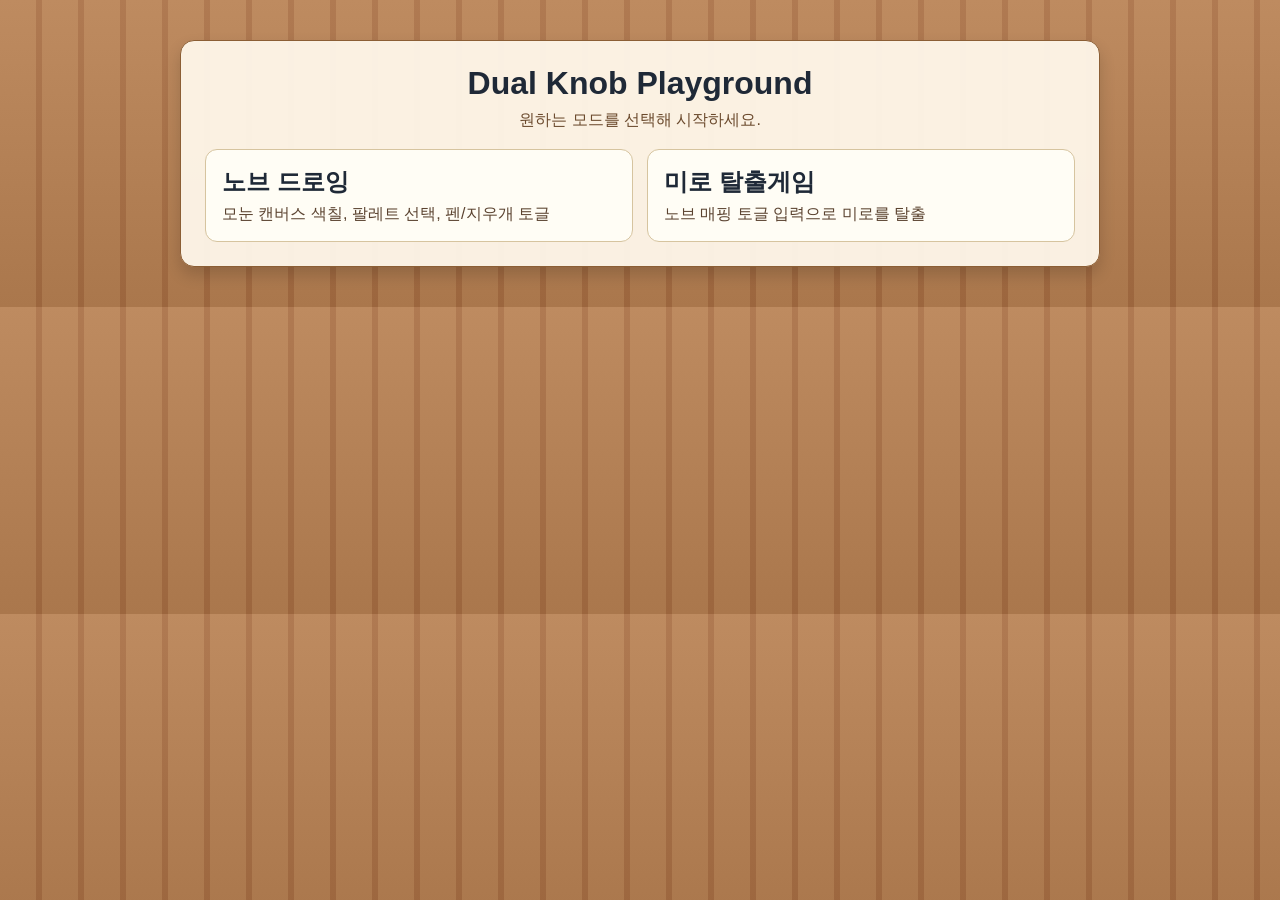
==== pages/index.html @ 611bbb90 "chore: initial commit — knob drawing tool & maze game Co-Authored-By: Claude Sonnet 4.6 <noreply@ant" ====
<!doctype html>
<html lang="ko">
  <head>
    <meta charset="UTF-8" />
    <meta name="viewport" content="width=device-width, initial-scale=1.0" />
    <title>Dual Knob Playground</title>
    <link rel="stylesheet" href="../styles/style.css" />
  </head>
  <body>
    <main class="home-board">
      <h1>Dual Knob Playground</h1>
      <p class="home-subtitle">원하는 모드를 선택해 시작하세요.</p>
      <div class="home-cards">
        <a class="home-card" href="./knob-drawing.html">
          <h2>노브 드로잉</h2>
          <p>모눈 캔버스 색칠, 팔레트 선택, 펜/지우개 토글</p>
        </a>
        <a class="home-card" href="./maze.html">
          <h2>미로 탈출게임</h2>
          <p>노브 매핑 토글 입력으로 미로를 탈출</p>
        </a>
      </div>
    </main>
  </body>
</html>
---- styles/style.css ----
* {
  box-sizing: border-box;
}

body {
  margin: 0;
  font-family: -apple-system, BlinkMacSystemFont, "Segoe UI", sans-serif;
  background:
    linear-gradient(180deg, rgba(255, 255, 255, 0.08), rgba(0, 0, 0, 0.08)),
    repeating-linear-gradient(
      90deg,
      #b98152 0px,
      #b98152 36px,
      #a96f43 36px,
      #a96f43 42px
    );
  color: #1f2937;
}

.app {
  display: flex;
  flex-direction: column;
  align-items: center;
  gap: 12px;
  max-width: 1080px;
  margin: 20px auto;
  padding: 14px 16px 20px;
  background: rgba(255, 248, 235, 0.92);
  border: 1px solid #8b5e34;
  border-radius: 12px;
  box-shadow: 0 8px 16px rgba(0, 0, 0, 0.16);
}

.toolbar {
  display: flex;
  align-items: center;
  justify-content: space-between;
  gap: 12px;
  flex-wrap: wrap;
  width: 100%;
  padding: 0;
}

.toolbar h1 {
  font-size: 1.25rem;
  margin: 0;
}

.control-deck {
  display: flex;
  align-items: center;
  gap: 14px;
  flex-wrap: wrap;
}

.status-wrap {
  display: flex;
  gap: 8px;
  flex-wrap: wrap;
  align-items: center;
}

.status {
  font-size: 0.9rem;
  padding: 6px 10px;
  border-radius: 999px;
  background: #e5e7eb;
}

.hidden-ui {
  display: none !important;
}

.artist-panel {
  display: flex;
  flex-direction: column;
  align-items: center;
  justify-content: flex-start;
  gap: 20px;
  background: #fffdf5;
  border: 1px solid #d6c49f;
  border-radius: 12px;
  padding: 18px 14px;
  min-width: 180px;
}

.mode-icon {
  width: 56px;
  height: 56px;
  border-radius: 10px;
  border: 2px solid #7c2d12;
  background: #dcdcdc;
  position: relative;
  background-repeat: no-repeat;
  background-position: center;
  background-size: 70%;
}

.mode-pen {
  background-image: url("../assets/pen.png");
  background-size: 78%;
}

.mode-erase {
  background-image: url("../assets/eraser.png");
  background-size: 80%;
}

.mode-move::before {
  content: none;
}

.mode-move {
  background-image: url("../assets/move.png");
  background-size: 78%;
}

.mini-palette {
  position: relative;
  width: 150px;
  height: 150px;
}

.mini-swatch {
  position: absolute;
  left: 50%;
  top: 50%;
  width: 18px;
  height: 18px;
  border-radius: 50%;
  border: 1px solid rgba(0, 0, 0, 0.25);
  transform: translate(-50%, -50%) rotate(var(--angle)) translateY(-56px);
}

.paint-blob {
  width: 56px;
  height: 56px;
  border-radius: 50% 45% 55% 50%;
  border: 2px solid #374151;
  background: #111111;
  box-shadow: inset 0 -6px 10px rgba(255, 255, 255, 0.25);
  position: absolute;
  left: 50%;
  top: 50%;
  transform: translate(-50%, -50%);
}

.guide-card {
  width: 100%;
  margin-top: 8px;
  border-radius: 12px;
  border: 1px solid #d6c49f;
  display: block;
}

.palette {
  display: flex;
  gap: 12px;
  padding: 20px;
  background: #ffffff;
  border: 1px solid #d1d5db;
  border-radius: 10px;
  flex-wrap: wrap;
}

.palette-popup {
  position: fixed;
  left: 12px;
  top: 12px;
  z-index: 20;
  box-shadow: 0 10px 24px rgba(0, 0, 0, 0.2);
}

.hidden {
  display: none !important;
}

.swatch {
  width: 56px;
  height: 56px;
  border-radius: 6px;
  border: 2px solid transparent;
  cursor: pointer;
}

.swatch.active {
  border-color: #111827;
}

.workspace {
  display: flex;
  align-items: flex-start;
  gap: 14px;
  width: 100%;
}

.canvas-wrap {
  display: flex;
  justify-content: center;
  width: 100%;
  overflow: auto;
}

#drawCanvas {
  width: auto;
  height: auto;
  display: block;
  border: 3px solid #7a4e2a;
  border-radius: 0;
  background: #ffffff;
  cursor: crosshair;
  image-rendering: pixelated;
  image-rendering: crisp-edges;
}

.overlay {
  position: fixed;
  inset: 0;
  background: rgba(17, 24, 39, 0.45);
  display: flex;
  align-items: center;
  justify-content: center;
  z-index: 10;
}

.dialog {
  background: #ffffff;
  border-radius: 12px;
  border: 1px solid #d1d5db;
  padding: 18px;
  min-width: 320px;
}

.dialog h2 {
  margin: 0 0 8px;
  font-size: 1.1rem;
}

.dialog p {
  margin: 0 0 14px;
  color: #4b5563;
}

.size-options {
  display: flex;
  gap: 8px;
  flex-wrap: wrap;
}

.size-btn {
  border: 1px solid #9ca3af;
  background: #f9fafb;
  border-radius: 8px;
  padding: 8px 12px;
  cursor: pointer;
}

.size-btn:hover {
  background: #eef2ff;
}

.home-board {
  max-width: 920px;
  margin: 40px auto;
  padding: 24px;
  border-radius: 14px;
  border: 1px solid #8b5e34;
  background: rgba(255, 248, 235, 0.94);
  box-shadow: 0 8px 16px rgba(0, 0, 0, 0.16);
  text-align: center;
}

.home-board h1 {
  margin: 0 0 8px;
}

.home-subtitle {
  margin: 0 0 18px;
  color: #6b4a2d;
}

.home-cards {
  display: grid;
  grid-template-columns: repeat(auto-fit, minmax(240px, 1fr));
  gap: 14px;
}

.home-card {
  text-decoration: none;
  color: inherit;
  background: #fffdf5;
  border: 1px solid #d6c49f;
  border-radius: 12px;
  padding: 16px;
  text-align: left;
}

.home-card h2 {
  margin: 0 0 6px;
}

.home-card p {
  margin: 0;
  color: #5b4330;
}
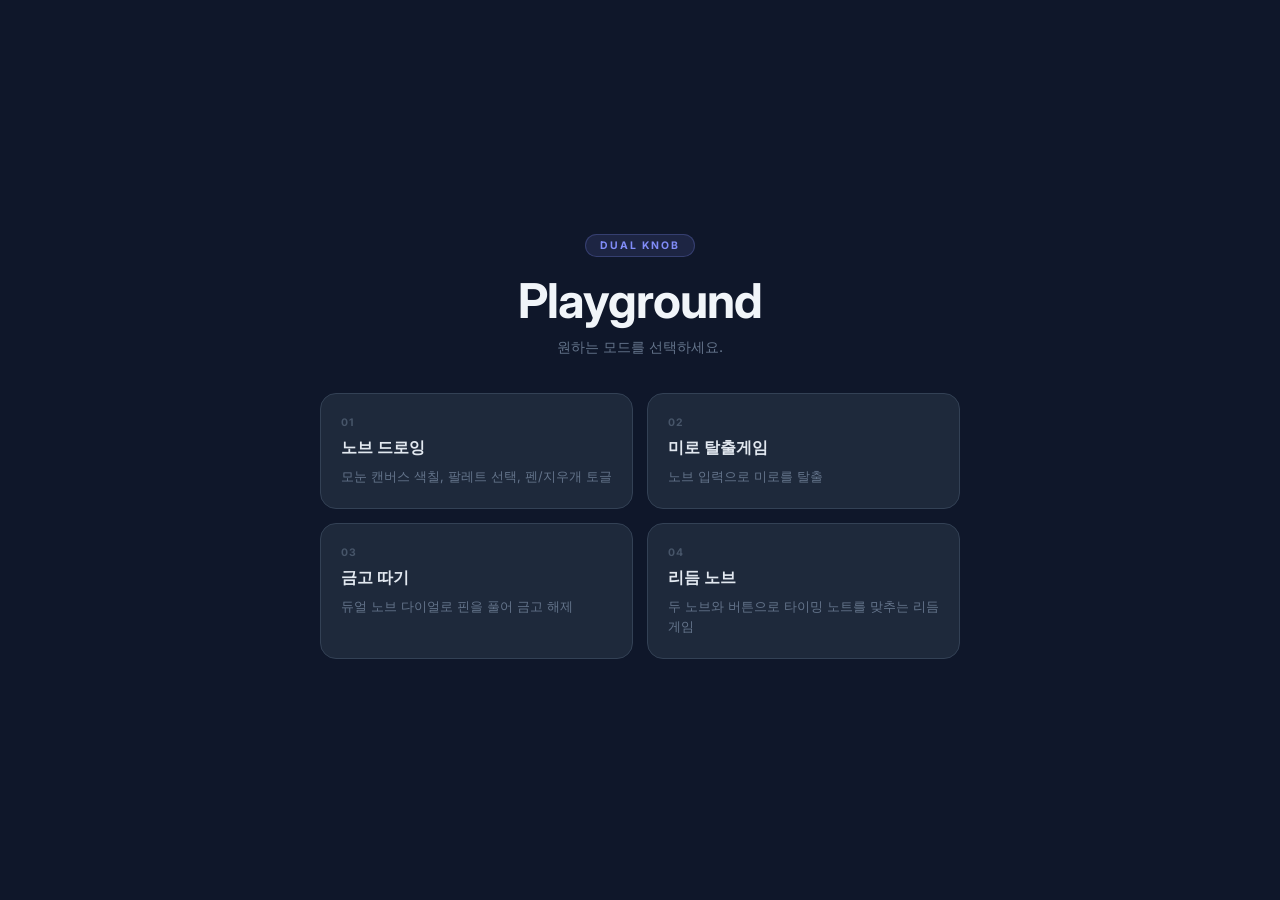
==== commit 6447d475: "design: dark home page with 2×2 card grid Match dark theme (#0f172a) used across drawing/maze pages." ====
--- a/pages/index.html
+++ b/pages/index.html
@@ -4,20 +4,38 @@
     <meta charset="UTF-8" />
     <meta name="viewport" content="width=device-width, initial-scale=1.0" />
     <title>Dual Knob Playground</title>
+    <link rel="preconnect" href="https://fonts.googleapis.com" />
+    <link rel="preconnect" href="https://fonts.gstatic.com" crossorigin />
+    <link href="https://fonts.googleapis.com/css2?family=Inter:wght@400;500;600;700&display=swap" rel="stylesheet" />
     <link rel="stylesheet" href="../styles/style.css" />
   </head>
-  <body>
-    <main class="home-board">
-      <h1>Dual Knob Playground</h1>
-      <p class="home-subtitle">원하는 모드를 선택해 시작하세요.</p>
-      <div class="home-cards">
+  <body class="home-body">
+    <main class="home-shell">
+      <header class="home-header">
+        <span class="home-badge">DUAL KNOB</span>
+        <h1 class="home-title">Playground</h1>
+        <p class="home-subtitle">원하는 모드를 선택하세요.</p>
+      </header>
+      <div class="home-grid">
         <a class="home-card" href="./knob-drawing.html">
+          <span class="home-card-num">01</span>
           <h2>노브 드로잉</h2>
           <p>모눈 캔버스 색칠, 팔레트 선택, 펜/지우개 토글</p>
         </a>
         <a class="home-card" href="./maze.html">
+          <span class="home-card-num">02</span>
           <h2>미로 탈출게임</h2>
-          <p>노브 매핑 토글 입력으로 미로를 탈출</p>
+          <p>노브 입력으로 미로를 탈출</p>
+        </a>
+        <a class="home-card" href="./safe-crack.html">
+          <span class="home-card-num">03</span>
+          <h2>금고 따기</h2>
+          <p>듀얼 노브 다이얼로 핀을 풀어 금고 해제</p>
+        </a>
+        <a class="home-card" href="./rhythm-knob.html">
+          <span class="home-card-num">04</span>
+          <h2>리듬 노브</h2>
+          <p>두 노브와 버튼으로 타이밍 노트를 맞추는 리듬 게임</p>
         </a>
       </div>
     </main>
--- a/styles/style.css
+++ b/styles/style.css
@@ -1,10 +1,14 @@
+@import url('https://fonts.googleapis.com/css2?family=Inter:wght@400;500;600;700&display=swap');
+
 * {
   box-sizing: border-box;
-}
-
+  margin: 0;
+  padding: 0;
+}
+
+/* ── Body (home page background preserved) ───────────────── */
 body {
-  margin: 0;
-  font-family: -apple-system, BlinkMacSystemFont, "Segoe UI", sans-serif;
+  font-family: "Inter", -apple-system, BlinkMacSystemFont, "Segoe UI", sans-serif;
   background:
     linear-gradient(180deg, rgba(255, 255, 255, 0.08), rgba(0, 0, 0, 0.08)),
     repeating-linear-gradient(
@@ -17,20 +21,16 @@
   color: #1f2937;
 }
 
+/* ── Drawing page shell ──────────────────────────────────── */
 .app {
   display: flex;
   flex-direction: column;
-  align-items: center;
-  gap: 12px;
-  max-width: 1080px;
-  margin: 20px auto;
-  padding: 14px 16px 20px;
-  background: rgba(255, 248, 235, 0.92);
-  border: 1px solid #8b5e34;
-  border-radius: 12px;
-  box-shadow: 0 8px 16px rgba(0, 0, 0, 0.16);
-}
-
+  height: 100vh;
+  overflow: hidden;
+  background: #0f172a;
+}
+
+/* ── Toolbar ─────────────────────────────────────────────── */
 .toolbar {
   display: flex;
   align-items: center;
@@ -38,268 +38,461 @@
   gap: 12px;
   flex-wrap: wrap;
   width: 100%;
-  padding: 0;
+  padding: 10px 20px;
+  background: #1e293b;
+  border-bottom: 1px solid #0f172a;
+  box-shadow: 0 1px 4px rgba(0, 0, 0, 0.4);
+  flex-shrink: 0;
 }
 
 .toolbar h1 {
-  font-size: 1.25rem;
-  margin: 0;
+  font-size: 0.8rem;
+  font-weight: 700;
+  letter-spacing: 0.12em;
+  color: #475569;
+  text-transform: uppercase;
 }
 
 .control-deck {
   display: flex;
   align-items: center;
-  gap: 14px;
-  flex-wrap: wrap;
-}
-
-.status-wrap {
-  display: flex;
   gap: 8px;
   flex-wrap: wrap;
+}
+
+.status-wrap {
+  display: flex;
+  gap: 6px;
+  flex-wrap: wrap;
   align-items: center;
 }
 
 .status {
-  font-size: 0.9rem;
-  padding: 6px 10px;
+  font-size: 0.7rem;
+  font-weight: 600;
+  padding: 3px 10px;
   border-radius: 999px;
-  background: #e5e7eb;
+  background: #334155;
+  color: #94a3b8;
+  letter-spacing: 0.03em;
+  white-space: nowrap;
 }
 
 .hidden-ui {
   display: none !important;
 }
 
+/* ── Workspace ───────────────────────────────────────────── */
+.workspace {
+  display: flex;
+  align-items: stretch;
+  flex: 1;
+  min-height: 0;
+  overflow: hidden;
+}
+
+/* ── Artist panel (left sidebar) ─────────────────────────── */
 .artist-panel {
   display: flex;
   flex-direction: column;
   align-items: center;
   justify-content: flex-start;
   gap: 20px;
-  background: #fffdf5;
-  border: 1px solid #d6c49f;
-  border-radius: 12px;
-  padding: 18px 14px;
-  min-width: 180px;
-}
-
+  background: #1e293b;
+  border-right: 1px solid #0f172a;
+  padding: 20px 14px;
+  width: 160px;
+  flex-shrink: 0;
+  overflow-y: auto;
+}
+
+/* ── Mode icon ───────────────────────────────────────────── */
 .mode-icon {
-  width: 56px;
-  height: 56px;
-  border-radius: 10px;
-  border: 2px solid #7c2d12;
-  background: #dcdcdc;
-  position: relative;
+  width: 52px;
+  height: 52px;
+  border-radius: 14px;
+  border: 1.5px solid #334155;
+  background-color: #0f172a;
   background-repeat: no-repeat;
   background-position: center;
   background-size: 70%;
+  box-shadow: 0 2px 8px rgba(0, 0, 0, 0.5);
+  transition: border-color 0.2s ease, box-shadow 0.2s ease;
 }
 
 .mode-pen {
   background-image: url("../assets/pen.png");
   background-size: 78%;
+  border-color: #818cf8;
+  box-shadow: 0 0 16px rgba(129, 140, 248, 0.3);
 }
 
 .mode-erase {
   background-image: url("../assets/eraser.png");
   background-size: 80%;
-}
-
-.mode-move::before {
-  content: none;
+  border-color: #f87171;
+  box-shadow: 0 0 16px rgba(248, 113, 113, 0.3);
 }
 
 .mode-move {
   background-image: url("../assets/move.png");
   background-size: 78%;
-}
-
+  border-color: #475569;
+}
+
+/* ── Mini palette (color ring) ───────────────────────────── */
 .mini-palette {
   position: relative;
-  width: 150px;
-  height: 150px;
+  width: 130px;
+  height: 130px;
 }
 
 .mini-swatch {
   position: absolute;
   left: 50%;
   top: 50%;
-  width: 18px;
-  height: 18px;
+  width: 15px;
+  height: 15px;
   border-radius: 50%;
-  border: 1px solid rgba(0, 0, 0, 0.25);
-  transform: translate(-50%, -50%) rotate(var(--angle)) translateY(-56px);
+  border: 1.5px solid rgba(255, 255, 255, 0.12);
+  transform: translate(-50%, -50%) rotate(var(--angle)) translateY(-48px);
+  transition: transform 0.15s ease;
 }
 
 .paint-blob {
-  width: 56px;
-  height: 56px;
+  width: 48px;
+  height: 48px;
   border-radius: 50% 45% 55% 50%;
-  border: 2px solid #374151;
+  border: 2px solid rgba(255, 255, 255, 0.12);
   background: #111111;
-  box-shadow: inset 0 -6px 10px rgba(255, 255, 255, 0.25);
+  box-shadow:
+    inset 0 -4px 8px rgba(255, 255, 255, 0.15),
+    0 4px 12px rgba(0, 0, 0, 0.5);
   position: absolute;
   left: 50%;
   top: 50%;
   transform: translate(-50%, -50%);
-}
-
+  transition: background 0.2s ease;
+}
+
+/* ── Guide card ──────────────────────────────────────────── */
 .guide-card {
   width: 100%;
-  margin-top: 8px;
-  border-radius: 12px;
-  border: 1px solid #d6c49f;
+  margin-top: auto;
+  border-radius: 10px;
+  border: 1px solid #334155;
   display: block;
-}
-
-.palette {
-  display: flex;
-  gap: 12px;
-  padding: 20px;
-  background: #ffffff;
-  border: 1px solid #d1d5db;
-  border-radius: 10px;
-  flex-wrap: wrap;
-}
-
-.palette-popup {
-  position: fixed;
-  left: 12px;
-  top: 12px;
-  z-index: 20;
-  box-shadow: 0 10px 24px rgba(0, 0, 0, 0.2);
-}
-
-.hidden {
-  display: none !important;
-}
-
-.swatch {
-  width: 56px;
-  height: 56px;
-  border-radius: 6px;
-  border: 2px solid transparent;
-  cursor: pointer;
-}
-
-.swatch.active {
-  border-color: #111827;
-}
-
-.workspace {
-  display: flex;
+  opacity: 0.65;
+}
+
+/* ── Canvas wrap ─────────────────────────────────────────── */
+.canvas-wrap {
+  display: flex;
+  justify-content: center;
   align-items: flex-start;
-  gap: 14px;
-  width: 100%;
-}
-
-.canvas-wrap {
-  display: flex;
-  justify-content: center;
   width: 100%;
   overflow: auto;
+  padding: 32px;
+  background: #f1f5f9;
+  background-image: radial-gradient(circle, #cbd5e1 1px, transparent 1px);
+  background-size: 24px 24px;
+}
+
+/* 그리기 캔버스 + 커서 오버레이 컨테이너 */
+.canvas-container {
+  position: relative;
+  display: inline-block;
+  line-height: 0;
+  cursor: none; /* 가상 셀 커서로 대체 */
 }
 
 #drawCanvas {
   width: auto;
   height: auto;
   display: block;
-  border: 3px solid #7a4e2a;
-  border-radius: 0;
+  border: none;
+  border-radius: 2px;
   background: #ffffff;
-  cursor: crosshair;
   image-rendering: pixelated;
   image-rendering: crisp-edges;
-}
-
+  box-shadow:
+    0 0 0 1px rgba(0, 0, 0, 0.08),
+    0 4px 12px rgba(0, 0, 0, 0.1),
+    0 20px 48px rgba(0, 0, 0, 0.14);
+}
+
+/* 가상 커서 오버레이 — 클릭은 drawCanvas로 통과 */
+#cursorCanvas {
+  position: absolute;
+  top: 0;
+  left: 0;
+  width: 100%;
+  height: 100%;
+  pointer-events: none;
+  image-rendering: pixelated;
+  image-rendering: crisp-edges;
+}
+
+/* ── Palette popup (near cursor) ─────────────────────────── */
+.palette {
+  display: grid;
+  grid-template-columns: repeat(4, 44px);
+  gap: 8px;
+  padding: 14px;
+  background: #1e293b;
+  border: 1px solid #334155;
+  border-radius: 16px;
+}
+
+/* "COLORS" label as first grid item spanning all columns */
+.palette::before {
+  content: "COLORS";
+  grid-column: 1 / -1;
+  font-size: 0.6rem;
+  font-weight: 700;
+  letter-spacing: 0.16em;
+  color: #475569;
+  text-align: center;
+  padding-bottom: 6px;
+  font-family: "Inter", sans-serif;
+}
+
+.palette-popup {
+  position: fixed;
+  z-index: 50;
+  box-shadow:
+    0 0 0 1px rgba(255, 255, 255, 0.06),
+    0 8px 24px rgba(0, 0, 0, 0.55),
+    0 32px 64px rgba(0, 0, 0, 0.35);
+}
+
+@keyframes paletteIn {
+  from {
+    opacity: 0;
+    transform: scale(0.88) translateY(-6px);
+  }
+  to {
+    opacity: 1;
+    transform: scale(1) translateY(0);
+  }
+}
+
+.palette-popup.palette-anim {
+  animation: paletteIn 0.18s cubic-bezier(0.34, 1.56, 0.64, 1) both;
+}
+
+.hidden {
+  display: none !important;
+}
+
+/* ── Swatches ────────────────────────────────────────────── */
+.swatch {
+  width: 44px;
+  height: 44px;
+  border-radius: 10px;
+  border: 2px solid transparent;
+  cursor: pointer;
+  position: relative;
+  transition: transform 0.12s ease, box-shadow 0.12s ease;
+  outline: none;
+}
+
+.swatch:hover {
+  transform: scale(1.18);
+  box-shadow: 0 4px 16px rgba(0, 0, 0, 0.55);
+  z-index: 1;
+}
+
+.swatch.active {
+  border-color: #ffffff;
+  box-shadow:
+    0 0 0 3px rgba(255, 255, 255, 0.2),
+    0 4px 12px rgba(0, 0, 0, 0.4);
+}
+
+.swatch.palette-cursor {
+  transform: scale(1.22);
+  border-color: #818cf8;
+  box-shadow:
+    0 0 0 3px rgba(129, 140, 248, 0.35),
+    0 0 14px rgba(129, 140, 248, 0.55),
+    0 4px 12px rgba(0, 0, 0, 0.5);
+  z-index: 2;
+}
+
+/* ── Overlay (size picker backdrop) ─────────────────────── */
 .overlay {
   position: fixed;
   inset: 0;
-  background: rgba(17, 24, 39, 0.45);
+  background: rgba(15, 23, 42, 0.75);
+  backdrop-filter: blur(6px);
+  -webkit-backdrop-filter: blur(6px);
   display: flex;
   align-items: center;
   justify-content: center;
-  z-index: 10;
-}
-
+  z-index: 100;
+}
+
+/* ── Size picker dialog ──────────────────────────────────── */
 .dialog {
   background: #ffffff;
-  border-radius: 12px;
-  border: 1px solid #d1d5db;
-  padding: 18px;
-  min-width: 320px;
+  border-radius: 20px;
+  border: 1px solid #e2e8f0;
+  padding: 28px;
+  min-width: 360px;
+  box-shadow: 0 32px 64px rgba(0, 0, 0, 0.3);
 }
 
 .dialog h2 {
-  margin: 0 0 8px;
   font-size: 1.1rem;
+  font-weight: 700;
+  color: #0f172a;
+  margin-bottom: 6px;
 }
 
 .dialog p {
-  margin: 0 0 14px;
-  color: #4b5563;
+  color: #64748b;
+  font-size: 0.875rem;
+  margin-bottom: 20px;
+  line-height: 1.5;
 }
 
 .size-options {
-  display: flex;
-  gap: 8px;
-  flex-wrap: wrap;
-}
-
+  display: grid;
+  grid-template-columns: repeat(3, 1fr);
+  gap: 10px;
+}
+
+/* ── Buttons ─────────────────────────────────────────────── */
 .size-btn {
-  border: 1px solid #9ca3af;
-  background: #f9fafb;
-  border-radius: 8px;
-  padding: 8px 12px;
+  border: 1.5px solid #e2e8f0;
+  background: #f8fafc;
+  border-radius: 10px;
+  padding: 10px 14px;
   cursor: pointer;
+  font-size: 0.875rem;
+  font-weight: 500;
+  color: #475569;
+  font-family: "Inter", sans-serif;
+  transition: background 0.15s ease, border-color 0.15s ease, color 0.15s ease;
 }
 
 .size-btn:hover {
   background: #eef2ff;
-}
-
-.home-board {
-  max-width: 920px;
-  margin: 40px auto;
-  padding: 24px;
-  border-radius: 14px;
-  border: 1px solid #8b5e34;
-  background: rgba(255, 248, 235, 0.94);
-  box-shadow: 0 8px 16px rgba(0, 0, 0, 0.16);
+  border-color: #818cf8;
+  color: #4f46e5;
+}
+
+/* Toolbar buttons override */
+.control-deck .size-btn {
+  background: #334155;
+  border-color: #475569;
+  color: #94a3b8;
+  font-size: 0.75rem;
+  padding: 5px 12px;
+  border-radius: 8px;
+}
+
+.control-deck .size-btn:hover {
+  background: #475569;
+  border-color: #818cf8;
+  color: #e2e8f0;
+}
+
+.home-btn {
+  text-decoration: none;
+  display: inline-flex;
+  align-items: center;
+}
+
+/* ── Home page ───────────────────────────────────────────── */
+.home-body {
+  background: #0f172a;
+  min-height: 100vh;
+  display: flex;
+  align-items: center;
+  justify-content: center;
+}
+
+.home-shell {
+  width: min(92vw, 640px);
+  padding: 48px 0 56px;
+}
+
+.home-header {
   text-align: center;
-}
-
-.home-board h1 {
+  margin-bottom: 36px;
+}
+
+.home-badge {
+  display: inline-block;
+  font-size: 0.65rem;
+  font-weight: 700;
+  letter-spacing: 0.2em;
+  color: #818cf8;
+  background: rgba(129, 140, 248, 0.12);
+  border: 1px solid rgba(129, 140, 248, 0.25);
+  border-radius: 999px;
+  padding: 4px 14px;
+  margin-bottom: 14px;
+}
+
+.home-title {
+  font-size: clamp(2rem, 6vw, 3rem);
+  font-weight: 700;
+  color: #f1f5f9;
   margin: 0 0 8px;
+  letter-spacing: -0.02em;
 }
 
 .home-subtitle {
-  margin: 0 0 18px;
-  color: #6b4a2d;
-}
-
-.home-cards {
+  font-size: 0.9rem;
+  color: #64748b;
+  margin: 0;
+}
+
+.home-grid {
   display: grid;
-  grid-template-columns: repeat(auto-fit, minmax(240px, 1fr));
+  grid-template-columns: 1fr 1fr;
   gap: 14px;
 }
 
 .home-card {
   text-decoration: none;
   color: inherit;
-  background: #fffdf5;
-  border: 1px solid #d6c49f;
-  border-radius: 12px;
-  padding: 16px;
-  text-align: left;
+  background: #1e293b;
+  border: 1px solid #334155;
+  border-radius: 16px;
+  padding: 22px 20px;
+  display: flex;
+  flex-direction: column;
+  gap: 8px;
+  transition: border-color 0.15s ease, background 0.15s ease, transform 0.15s ease;
+}
+
+.home-card:hover {
+  background: #263448;
+  border-color: #818cf8;
+  transform: translateY(-2px);
+}
+
+.home-card-num {
+  font-size: 0.65rem;
+  font-weight: 700;
+  letter-spacing: 0.14em;
+  color: #475569;
 }
 
 .home-card h2 {
-  margin: 0 0 6px;
+  margin: 0;
+  font-size: 1rem;
+  font-weight: 600;
+  color: #e2e8f0;
 }
 
 .home-card p {
   margin: 0;
-  color: #5b4330;
-}
+  font-size: 0.8rem;
+  color: #64748b;
+  line-height: 1.5;
+}
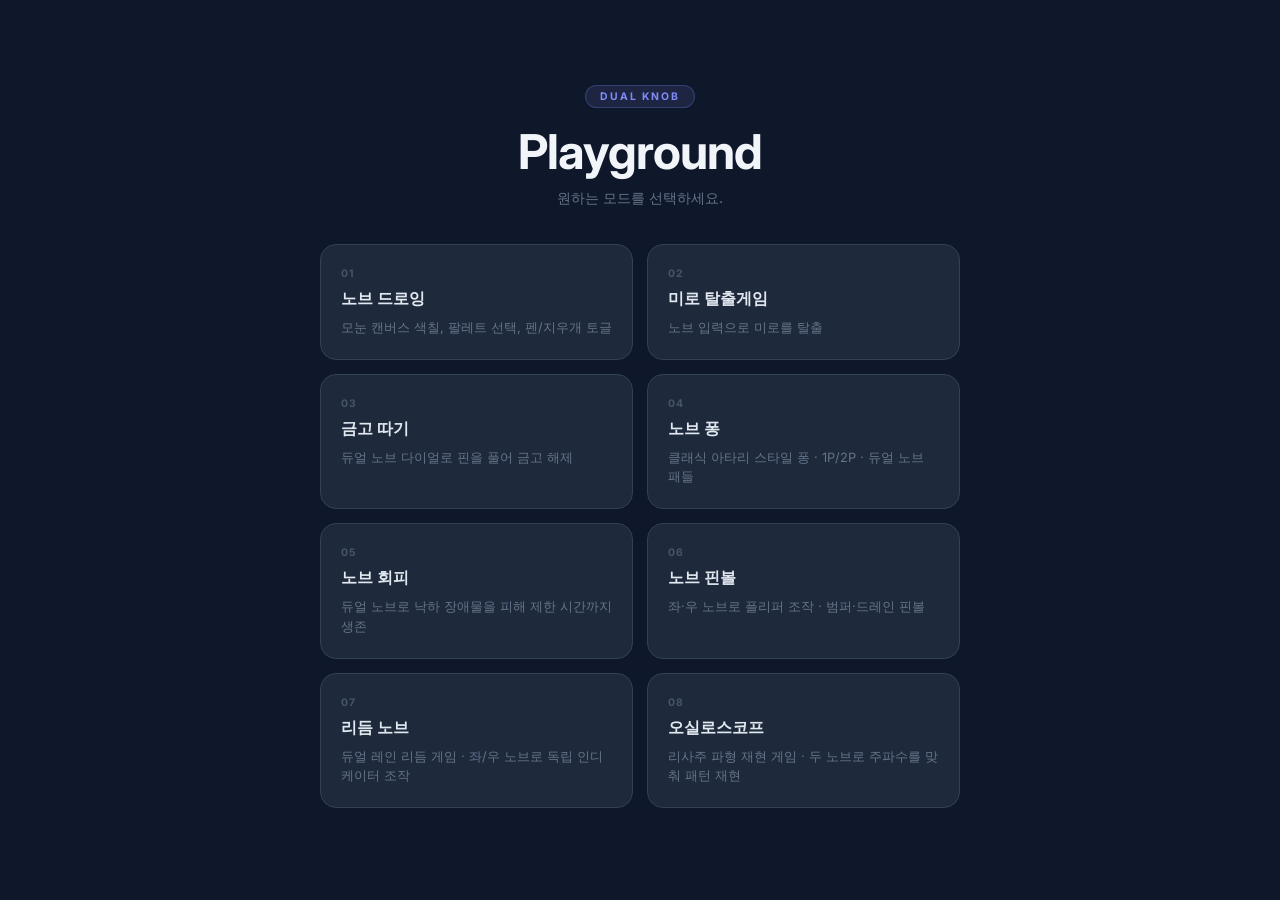
==== commit 83ccf9e9: "feat: Oscilloscope — Lissajous 파형 재현 게임 - 리사주 도형(Lissajous) 파형 재현 게임 신규 추가 - CRT 인광체 녹색 글로우 3-pass 렌" ====
--- a/pages/index.html
+++ b/pages/index.html
@@ -32,10 +32,30 @@
           <h2>금고 따기</h2>
           <p>듀얼 노브 다이얼로 핀을 풀어 금고 해제</p>
         </a>
+        <a class="home-card" href="./pong.html">
+          <span class="home-card-num">04</span>
+          <h2>노브 퐁</h2>
+          <p>클래식 아타리 스타일 퐁 · 1P/2P · 듀얼 노브 패들</p>
+        </a>
+        <a class="home-card" href="./dodge.html">
+          <span class="home-card-num">05</span>
+          <h2>노브 회피</h2>
+          <p>듀얼 노브로 낙하 장애물을 피해 제한 시간까지 생존</p>
+        </a>
+        <a class="home-card" href="./pinball.html">
+          <span class="home-card-num">06</span>
+          <h2>노브 핀볼</h2>
+          <p>좌·우 노브로 플리퍼 조작 · 범퍼·드레인 핀볼</p>
+        </a>
         <a class="home-card" href="./rhythm-knob.html">
-          <span class="home-card-num">04</span>
+          <span class="home-card-num">07</span>
           <h2>리듬 노브</h2>
-          <p>두 노브와 버튼으로 타이밍 노트를 맞추는 리듬 게임</p>
+          <p>듀얼 레인 리듬 게임 · 좌/우 노브로 독립 인디케이터 조작</p>
+        </a>
+        <a class="home-card" href="./scope.html">
+          <span class="home-card-num">08</span>
+          <h2>오실로스코프</h2>
+          <p>리사주 파형 재현 게임 · 두 노브로 주파수를 맞춰 패턴 재현</p>
         </a>
       </div>
     </main>
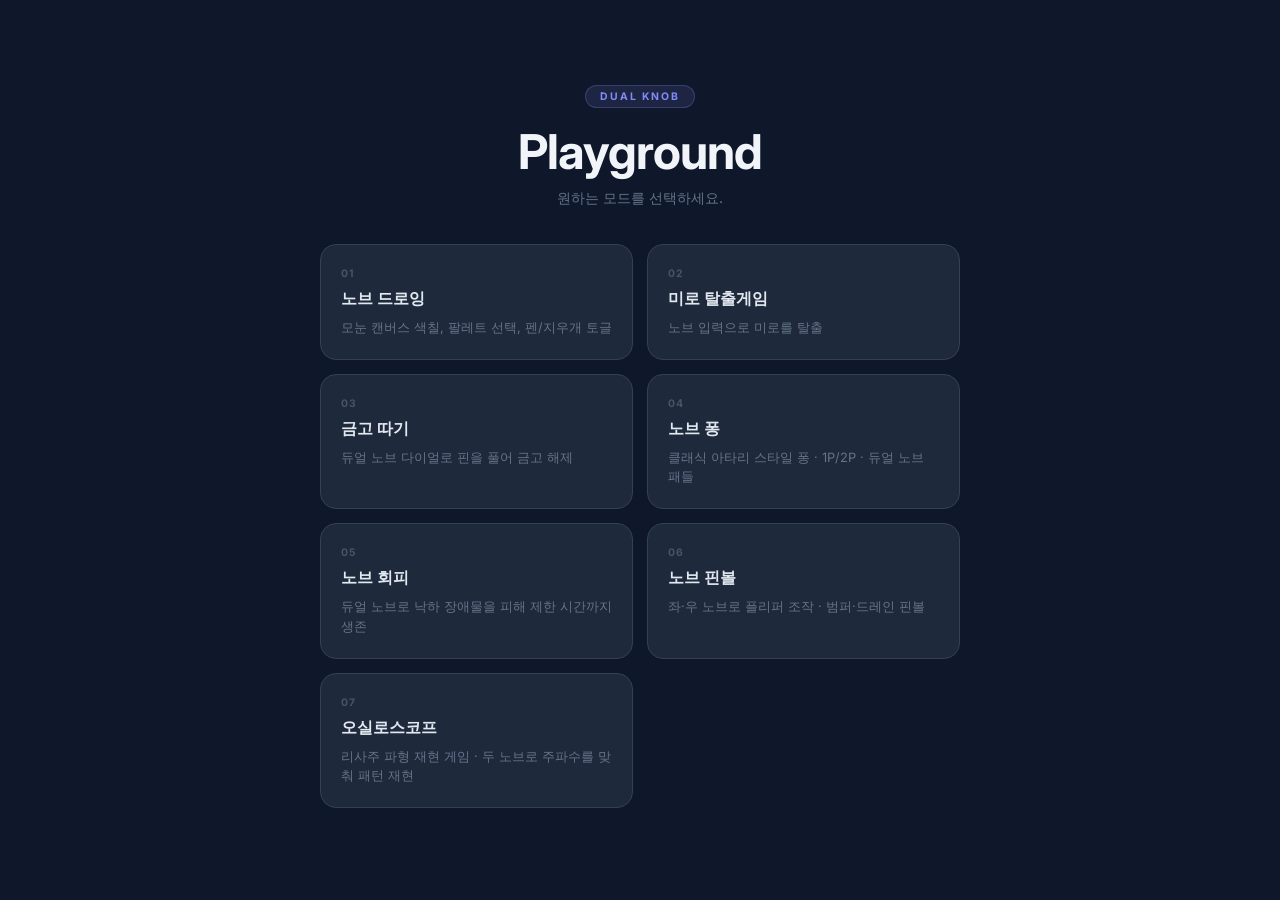
==== commit ea62eb4b: "feat: add Pong, Dodge, and Pinball games; fix 1P CPU mode Add dual-knob arcade modes with docs and h" ====
--- a/pages/index.html
+++ b/pages/index.html
@@ -47,13 +47,8 @@
           <h2>노브 핀볼</h2>
           <p>좌·우 노브로 플리퍼 조작 · 범퍼·드레인 핀볼</p>
         </a>
-        <a class="home-card" href="./rhythm-knob.html">
+        <a class="home-card" href="./scope.html">
           <span class="home-card-num">07</span>
-          <h2>리듬 노브</h2>
-          <p>듀얼 레인 리듬 게임 · 좌/우 노브로 독립 인디케이터 조작</p>
-        </a>
-        <a class="home-card" href="./scope.html">
-          <span class="home-card-num">08</span>
           <h2>오실로스코프</h2>
           <p>리사주 파형 재현 게임 · 두 노브로 주파수를 맞춰 패턴 재현</p>
         </a>
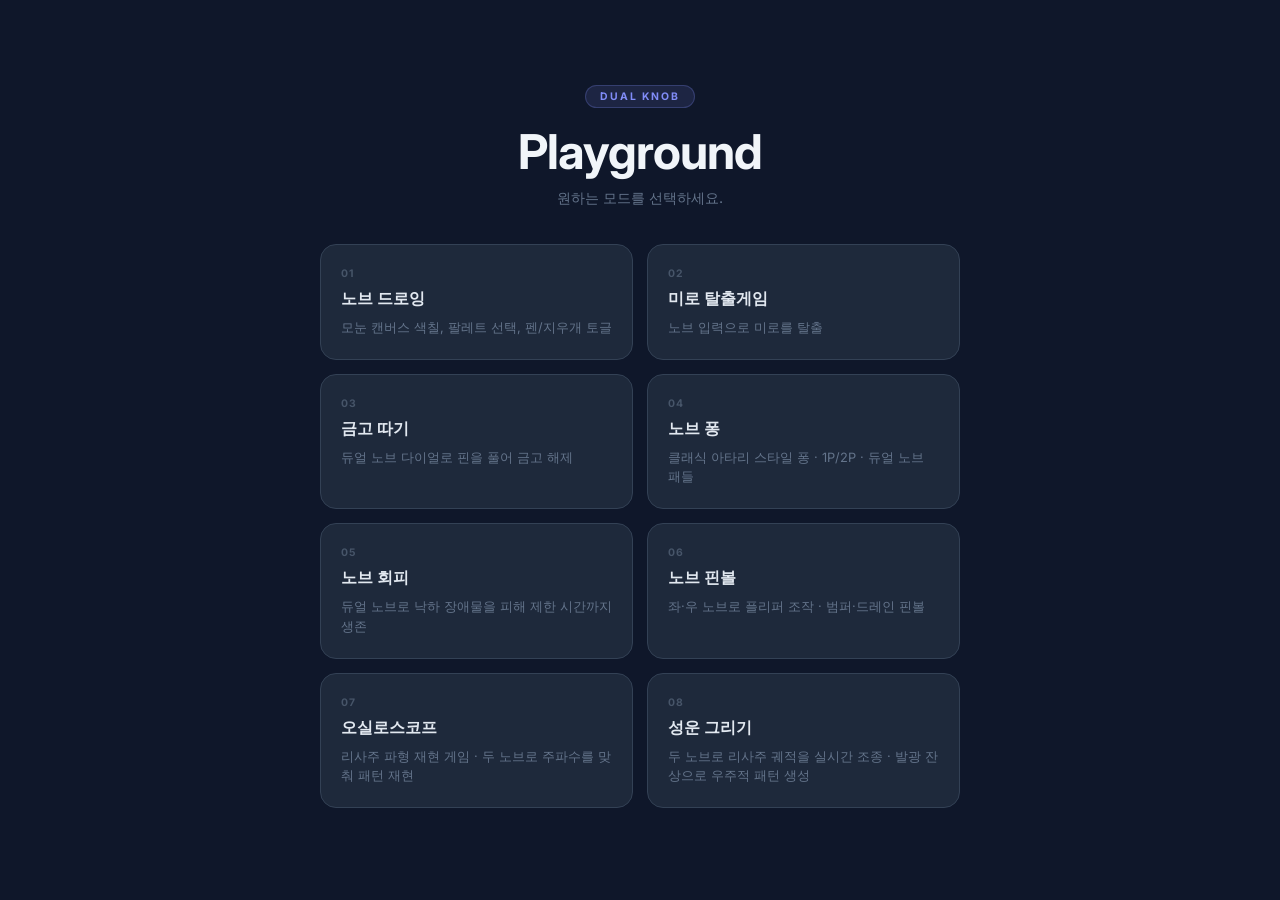
==== commit 39c2d403: "feat: add nebula drawing + kaleidoscope, fix scope pointer lock - 성운 그리기(08) 새 게임 추가: 리사주 곡선 + 발광 잔상" ====
--- a/pages/index.html
+++ b/pages/index.html
@@ -52,6 +52,11 @@
           <h2>오실로스코프</h2>
           <p>리사주 파형 재현 게임 · 두 노브로 주파수를 맞춰 패턴 재현</p>
         </a>
+        <a class="home-card" href="./nebula.html">
+          <span class="home-card-num">08</span>
+          <h2>성운 그리기</h2>
+          <p>두 노브로 리사주 궤적을 실시간 조종 · 발광 잔상으로 우주적 패턴 생성</p>
+        </a>
       </div>
     </main>
   </body>
